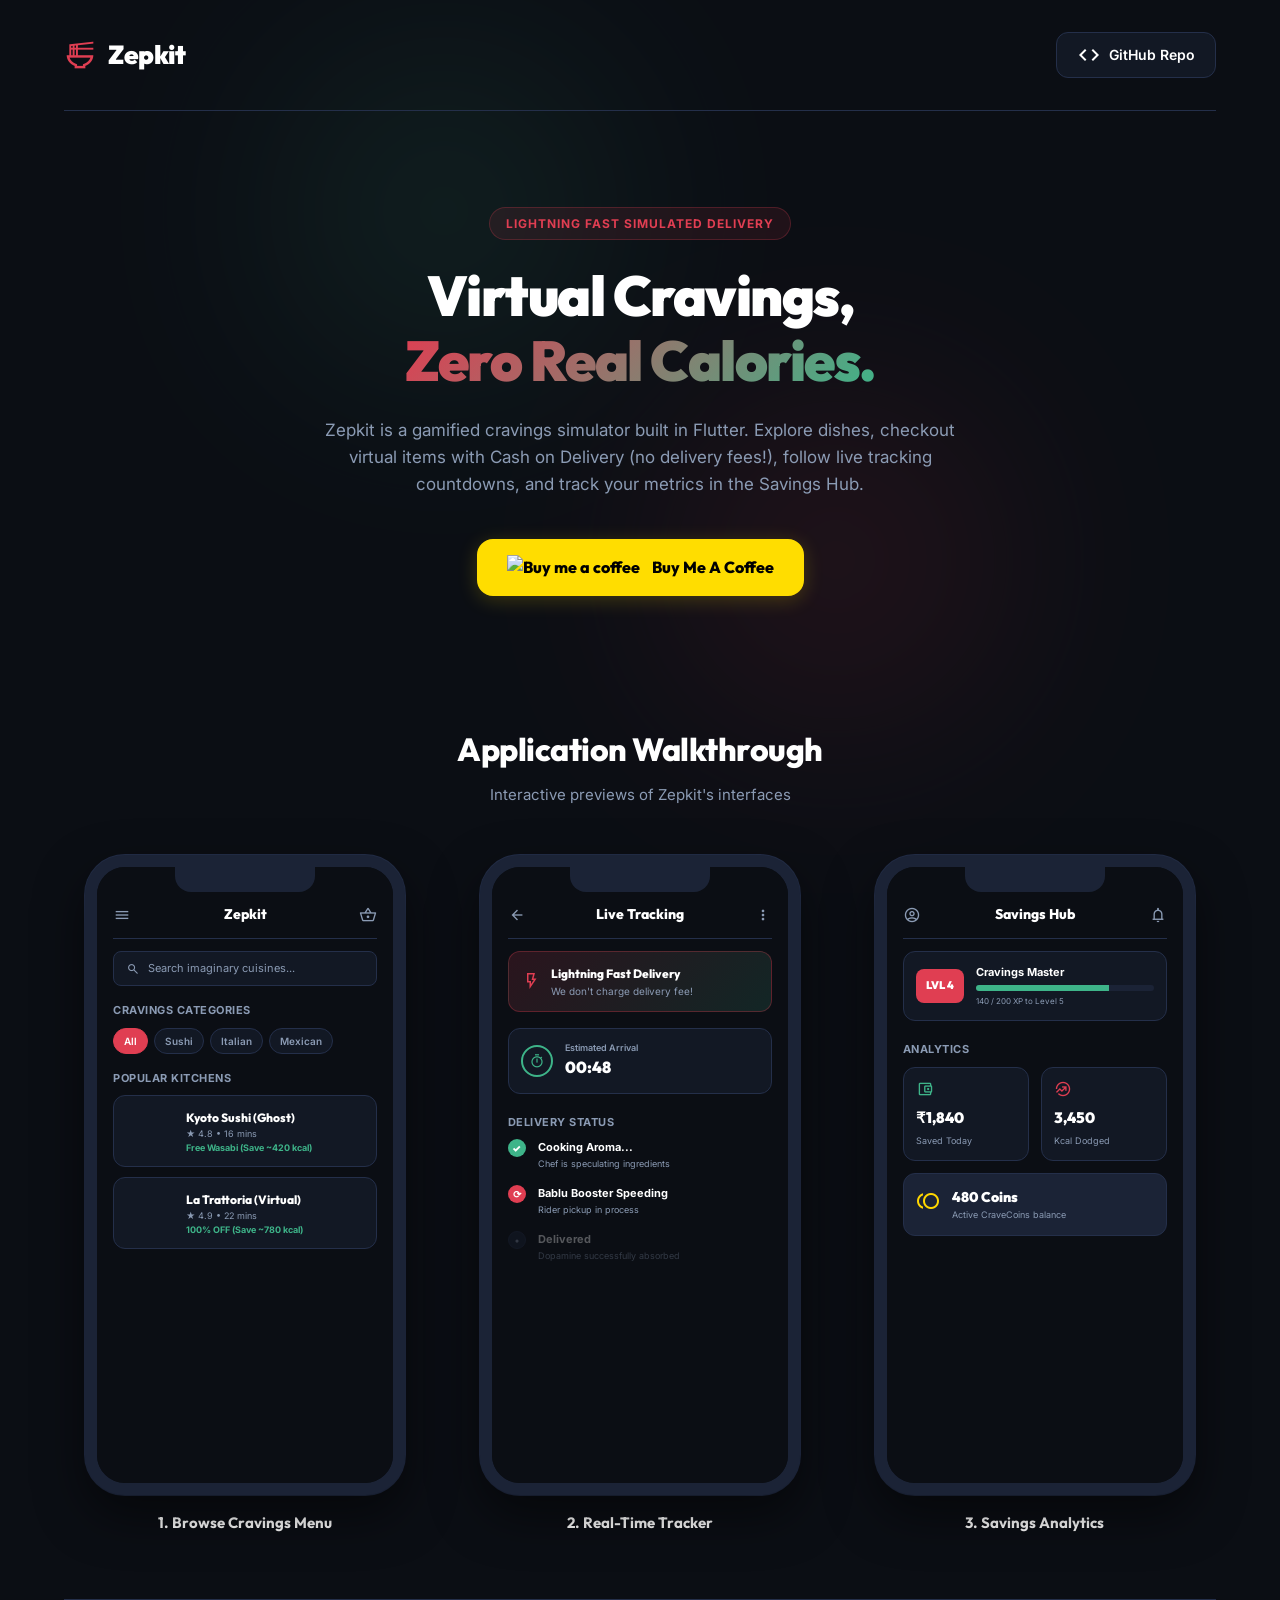
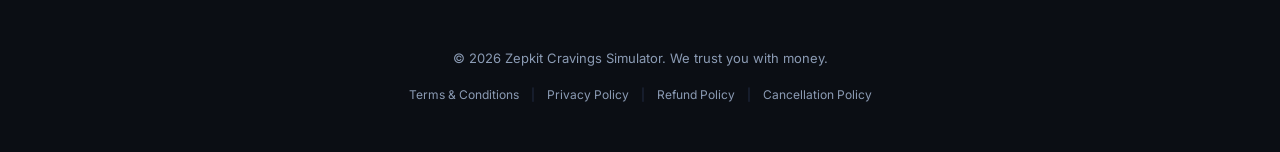
==== index.html @ e3338e07 "feat: align index.html mockups with actual international seed cuisines" ====
<!DOCTYPE html>
<html lang="en">

<head>
  <meta charset="UTF-8">
  <meta name="viewport" content="width=device-width, initial-scale=1.0">
  <title>Zepkit | Dopamine Delivery Simulator</title>
  <meta name="description"
    content="Satisfy your food delivery app browsing and checking out cravings with zero calories and zero real spending! Designed in Flutter.">
  <!-- Fonts & Icons -->
  <link rel="preconnect" href="https://fonts.googleapis.com">
  <link rel="preconnect" href="https://fonts.gstatic.com" crossorigin>
  <link
    href="https://fonts.googleapis.com/css2?family=Inter:wght@400;500;600;700&family=Outfit:wght@500;600;700;800;900&family=Material+Symbols+Outlined:opsz,wght,FILL,GRAD@24,400,0..1,0"
    rel="stylesheet">
  <link rel="stylesheet" href="styles.css">
</head>

<body class="dark-theme">

  <!-- Main Showcase Layout -->
  <div class="landing-container">

    <!-- Header Section -->
    <header class="landing-header">
      <div class="brand">
        <span class="material-symbols-outlined logo-icon">ramen_dining</span>
        <h1>Zepkit</h1>
      </div>
      <div class="header-links">
        <a href="https://github.com/mighty-uno/zepkit" target="_blank" class="github-btn">
          <span class="material-symbols-outlined">code</span>
          GitHub Repo
        </a>
      </div>
    </header>

    <!-- Hero Content -->
    <section class="hero-section">
      <div class="glow-sphere green-glow"></div>
      <div class="glow-sphere pink-glow"></div>

      <div class="hero-text-block">
        <span class="badge-promo">Lightning Fast Simulated Delivery</span>
        <h2 class="hero-title">Virtual Cravings,<br><span class="gradient-text">Zero Real Calories.</span></h2>
        <p class="hero-subtitle">
          Zepkit is a gamified cravings simulator built in Flutter. Explore dishes, checkout virtual items with Cash on
          Delivery (no delivery fees!), follow live tracking countdowns, and track your metrics in the Savings Hub.
        </p>

        <!-- Call-to-Action Bar -->
        <div class="cta-actions">
          <a href="https://rzp.io/rzp/fAcZtag" target="_blank" class="bmc-btn" id="bmc-razorpay-trigger">
            <img src="https://cdn.buymeacoffee.com/buttons/bmc-new-btn-logo.svg" alt="Buy me a coffee">
            <span>Buy Me A Coffee</span>
          </a>
        </div>
      </div>
    </section>

    <!-- Interactive Phone Viewport Mockups -->
    <section class="mockup-gallery-section">
      <div class="section-header">
        <h3>Application Walkthrough</h3>
        <p>Interactive previews of Zepkit's interfaces</p>
      </div>

      <div class="mockups-grid">

        <!-- Mockup 1: Browse View -->
        <div class="phone-frame-card">
          <div class="phone-frame">
            <div class="phone-notch"></div>
            <div class="phone-screen">
              <!-- Browse Mockup Content -->
              <div class="mock-app-header">
                <span class="material-symbols-outlined">menu</span>
                <span class="mock-app-title">Zepkit</span>
                <span class="material-symbols-outlined">shopping_basket</span>
              </div>
              <div class="mock-app-body">
                <div class="mock-search">
                  <span class="material-symbols-outlined">search</span>
                  <span>Search imaginary cuisines...</span>
                </div>
                <p class="mock-section-title">Cravings Categories</p>
                <div class="mock-categories">
                  <span class="mock-chip active">All</span>
                  <span class="mock-chip">Sushi</span>
                  <span class="mock-chip">Italian</span>
                  <span class="mock-chip">Mexican</span>
                </div>
                <p class="mock-section-title">Popular Kitchens</p>
                <div class="mock-restaurant-card">
                  <div class="mock-res-image"
                    style="background-image: url('https://images.unsplash.com/photo-1579871494447-9811cf80d66c?auto=format&fit=crop&w=150&q=80')">
                  </div>
                  <div class="mock-res-details">
                    <p class="mock-res-name">Kyoto Sushi (Ghost)</p>
                    <span class="mock-badge">★ 4.8 • 16 mins</span>
                    <span class="mock-badge-green">Free Wasabi (Save ~420 kcal)</span>
                  </div>
                </div>
                <div class="mock-restaurant-card">
                  <div class="mock-res-image"
                    style="background-image: url('https://images.unsplash.com/photo-1537047902294-62a40c20a6ae?auto=format&fit=crop&w=150&q=80')">
                  </div>
                  <div class="mock-res-details">
                    <p class="mock-res-name">La Trattoria (Virtual)</p>
                    <span class="mock-badge">★ 4.9 • 22 mins</span>
                    <span class="mock-badge-green">100% OFF (Save ~780 kcal)</span>
                  </div>
                </div>
              </div>
            </div>
          </div>
          <p class="frame-caption">1. Browse Cravings Menu</p>
        </div>

        <!-- Mockup 2: Live Tracking -->
        <div class="phone-frame-card">
          <div class="phone-frame">
            <div class="phone-notch"></div>
            <div class="phone-screen">
              <!-- Live Tracking Mockup -->
              <div class="mock-app-header">
                <span class="material-symbols-outlined">arrow_back</span>
                <span class="mock-app-title">Live Tracking</span>
                <span class="material-symbols-outlined">more_vert</span>
              </div>
              <div class="mock-app-body">
                <!-- Delivery Banner -->
                <div class="mock-delivery-banner">
                  <span class="material-symbols-outlined">flash_on</span>
                  <div class="banner-text">
                    <p class="banner-h">Lightning Fast Delivery</p>
                    <p class="banner-d">We don't charge delivery fee!</p>
                  </div>
                </div>

                <!-- Countdown Timer Card -->
                <div class="mock-timer-card">
                  <div class="timer-circle">
                    <span class="material-symbols-outlined">timer</span>
                  </div>
                  <div class="timer-details">
                    <p class="timer-lbl">Estimated Arrival</p>
                    <p class="timer-time">00:48</p>
                  </div>
                </div>

                <!-- Vertical progress mapping path -->
                <p class="mock-section-title">Delivery Status</p>
                <div class="mock-status-list">
                  <div class="mock-status-row active">
                    <span class="dot green">✓</span>
                    <div class="status-info">
                      <p class="status-h">Cooking Aroma...</p>
                      <p class="status-d">Chef is speculating ingredients</p>
                    </div>
                  </div>
                  <div class="mock-status-row active">
                    <span class="dot orange">⟳</span>
                    <div class="status-info">
                      <p class="status-h">Bablu Booster Speeding</p>
                      <p class="status-d">Rider pickup in process</p>
                    </div>
                  </div>
                  <div class="mock-status-row">
                    <span class="dot grey">•</span>
                    <div class="status-info">
                      <p class="status-h">Delivered</p>
                      <p class="status-d">Dopamine successfully absorbed</p>
                    </div>
                  </div>
                </div>
              </div>
            </div>
          </div>
          <p class="frame-caption">2. Real-Time Tracker</p>
        </div>

        <!-- Mockup 3: Dashboard Stats -->
        <div class="phone-frame-card">
          <div class="phone-frame">
            <div class="phone-notch"></div>
            <div class="phone-screen">
              <!-- Savings Dashboard -->
              <div class="mock-app-header">
                <span class="material-symbols-outlined">account_circle</span>
                <span class="mock-app-title">Savings Hub</span>
                <span class="material-symbols-outlined">notifications</span>
              </div>
              <div class="mock-app-body">
                <!-- Level Widget -->
                <div class="mock-level-card">
                  <div class="level-badge">LVL 4</div>
                  <div class="level-progress">
                    <p class="level-h">Cravings Master</p>
                    <div class="progress-bar">
                      <div class="bar-fill" style="width: 75%;"></div>
                    </div>
                    <p class="level-xp">140 / 200 XP to Level 5</p>
                  </div>
                </div>

                <p class="mock-section-title">Analytics</p>
                <div class="mock-stat-grid">
                  <div class="mock-stat-box">
                    <span class="material-symbols-outlined icon green">account_balance_wallet</span>
                    <p class="stat-v">₹1,840</p>
                    <p class="stat-l">Saved Today</p>
                  </div>
                  <div class="mock-stat-box">
                    <span class="material-symbols-outlined icon pink">whatshot</span>
                    <p class="stat-v">3,450</p>
                    <p class="stat-l">Kcal Dodged</p>
                  </div>
                </div>

                <div class="mock-stat-box-large">
                  <div class="coin-badge-left">
                    <span class="material-symbols-outlined coin">toll</span>
                  </div>
                  <div class="coin-details">
                    <p class="coin-v">480 Coins</p>
                    <p class="coin-l">Active CraveCoins balance</p>
                  </div>
                </div>
              </div>
            </div>
          </div>
          <p class="frame-caption">3. Savings Analytics</p>
        </div>

      </div>
    </section>

    <!-- Footer -->
    <footer class="landing-footer">
      <p>© 2026 Zepkit Cravings Simulator. We trust you with money.</p>
      <div class="footer-policy-links">
        <a href="terms.html">Terms & Conditions</a>
        <span class="divider">|</span>
        <a href="privacy.html">Privacy Policy</a>
        <span class="divider">|</span>
        <a href="refund.html">Refund Policy</a>
        <span class="divider">|</span>
        <a href="cancellation.html">Cancellation Policy</a>
      </div>
    </footer>

  </div>

</body>

</html>
---- styles.css ----
/* ==========================================================================
   ZEPKIT LANDING PAGE STYLESHEET
   Curated design aesthetics matching Zepkit application visual guidelines.
   ========================================================================== */

:root {
  --primary-accent: #E03E52; /* Pink/Red branding */
  --success-green: #3EB489;  /* Mint success green */
  --dark-bg: #0B0E14;        /* Deep void background */
  --dark-surface: #121824;   /* Surface containers */
  --dark-surface-elevated: #1B2336; /* Hover frames */
  --dark-border: #242F4A;    /* Outlines */
  --text-primary: #FFFFFF;   /* Clear text */
  --text-secondary: #8B9BB4; /* Label colors */
  --border-radius: 20px;     /* Medium curvature */
}

* {
  box-sizing: border-box;
  margin: 0;
  padding: 0;
}

body.dark-theme {
  background-color: var(--dark-bg);
  color: var(--text-primary);
  font-family: 'Inter', sans-serif;
  line-height: 1.6;
  overflow-x: hidden;
}

/* Landing Container */
.landing-container {
  max-width: 1200px;
  margin: 0 auto;
  padding: 0 24px;
}

/* Header Section */
.landing-header {
  display: flex;
  justify-content: space-between;
  align-items: center;
  padding: 32px 0;
  border-bottom: 1px solid var(--dark-border);
}

.landing-header .brand {
  display: flex;
  align-items: center;
  gap: 12px;
}

.landing-header .brand h1 {
  font-family: 'Outfit', sans-serif;
  font-size: 26px;
  font-weight: 900;
  letter-spacing: -0.5px;
}

.landing-header .logo-icon {
  font-size: 32px;
  color: var(--primary-accent);
}

.landing-header .github-btn {
  display: inline-flex;
  align-items: center;
  gap: 8px;
  padding: 10px 20px;
  border-radius: 12px;
  background-color: var(--dark-surface);
  border: 1px solid var(--dark-border);
  color: var(--text-primary);
  text-decoration: none;
  font-weight: 600;
  font-size: 14px;
  transition: all 0.2s ease-in-out;
}

.landing-header .github-btn:hover {
  background-color: var(--dark-surface-elevated);
  border-color: var(--text-secondary);
}

/* Hero Section */
.hero-section {
  position: relative;
  text-align: center;
  padding: 96px 0 64px 0;
  display: flex;
  justify-content: center;
}

.glow-sphere {
  position: absolute;
  width: 300px;
  height: 300px;
  border-radius: 50%;
  filter: blur(120px);
  z-index: -1;
  opacity: 0.15;
}

.green-glow {
  background-color: var(--success-green);
  top: -50px;
  left: 20%;
}

.pink-glow {
  background-color: var(--primary-accent);
  bottom: -50px;
  right: 20%;
}

.hero-text-block {
  max-width: 760px;
}

.badge-promo {
  display: inline-block;
  padding: 6px 16px;
  background-color: rgba(224, 62, 82, 0.1);
  border: 1px solid rgba(224, 62, 82, 0.25);
  border-radius: 30px;
  font-size: 12px;
  font-weight: 700;
  color: var(--primary-accent);
  text-transform: uppercase;
  letter-spacing: 1px;
  margin-bottom: 24px;
}

.hero-title {
  font-family: 'Outfit', sans-serif;
  font-size: 56px;
  font-weight: 900;
  line-height: 1.15;
  letter-spacing: -1.5px;
  margin-bottom: 24px;
}

.gradient-text {
  background: linear-gradient(135deg, var(--primary-accent), var(--success-green));
  -webkit-background-clip: text;
  -webkit-text-fill-color: transparent;
}

.hero-subtitle {
  font-size: 17px;
  color: var(--text-secondary);
  margin-bottom: 40px;
  max-width: 640px;
  margin-left: auto;
  margin-right: auto;
}

/* Buy Me A Coffee Button Custom Style */
.cta-actions {
  display: flex;
  justify-content: center;
}

.bmc-btn {
  display: inline-flex;
  align-items: center;
  gap: 12px;
  padding: 14px 28px;
  border-radius: 16px;
  background-color: #FFDD00; /* Coffee brand gold */
  border: 2px solid #FFDD00;
  color: #000000;
  text-decoration: none;
  font-family: 'Outfit', sans-serif;
  font-weight: 800;
  font-size: 16px;
  box-shadow: 0 4px 20px rgba(255, 221, 0, 0.2);
  transition: all 0.2s cubic-bezier(0.4, 0, 0.2, 1);
  cursor: pointer;
  outline: none;
}

.bmc-btn:hover {
  transform: translateY(-2px);
  box-shadow: 0 6px 24px rgba(255, 221, 0, 0.35);
}

.bmc-btn img {
  height: 24px;
}

/* Mockup Gallery */
.mockup-gallery-section {
  padding: 64px 0;
}

.section-header {
  text-align: center;
  margin-bottom: 48px;
}

.section-header h3 {
  font-family: 'Outfit', sans-serif;
  font-size: 32px;
  font-weight: 800;
  letter-spacing: -0.5px;
  margin-bottom: 8px;
}

.section-header p {
  color: var(--text-secondary);
  font-size: 15px;
}

.mockups-grid {
  display: grid;
  grid-template-columns: repeat(3, 1fr);
  gap: 32px;
}

.phone-frame-card {
  display: flex;
  flex-direction: column;
  align-items: center;
}

.phone-frame {
  width: 320px;
  height: 640px;
  border-radius: 40px;
  border: 12px solid var(--dark-surface-elevated);
  background-color: var(--dark-bg);
  box-shadow: 0 20px 48px rgba(0, 0, 0, 0.5), 0 0 0 1px var(--dark-border);
  position: relative;
  overflow: hidden;
  margin-bottom: 16px;
}

.phone-notch {
  position: absolute;
  top: 0;
  left: 50%;
  transform: translateX(-50%);
  width: 140px;
  height: 25px;
  background-color: var(--dark-surface-elevated);
  border-bottom-left-radius: 16px;
  border-bottom-right-radius: 16px;
  z-index: 10;
}

.phone-screen {
  width: 100%;
  height: 100%;
  padding: 36px 16px 16px 16px;
  display: flex;
  flex-direction: column;
  background-color: var(--dark-bg);
}

.frame-caption {
  font-family: 'Outfit', sans-serif;
  font-size: 15px;
  font-weight: 700;
  color: var(--text-primary);
}

/* Simulated App Mock Contents */
.mock-app-header {
  display: flex;
  justify-content: space-between;
  align-items: center;
  padding-bottom: 12px;
  border-bottom: 1px solid var(--dark-border);
  margin-bottom: 12px;
}

.mock-app-header .material-symbols-outlined {
  font-size: 18px;
  color: var(--text-secondary);
}

.mock-app-title {
  font-family: 'Outfit', sans-serif;
  font-size: 14px;
  font-weight: 800;
  color: var(--text-primary);
}

.mock-app-body {
  flex: 1;
  display: flex;
  flex-direction: column;
}

.mock-search {
  display: flex;
  align-items: center;
  gap: 8px;
  padding: 8px 12px;
  background-color: var(--dark-surface);
  border: 1px solid var(--dark-border);
  border-radius: 8px;
  font-size: 11px;
  color: var(--text-secondary);
  margin-bottom: 16px;
}

.mock-search .material-symbols-outlined {
  font-size: 14px;
}

.mock-section-title {
  font-size: 11px;
  font-weight: 700;
  color: var(--text-secondary);
  margin-bottom: 8px;
  text-transform: uppercase;
  letter-spacing: 0.5px;
}

.mock-categories {
  display: flex;
  gap: 6px;
  margin-bottom: 16px;
}

.mock-chip {
  padding: 4px 10px;
  background-color: var(--dark-surface);
  border: 1px solid var(--dark-border);
  border-radius: 20px;
  font-size: 10px;
  font-weight: 600;
  color: var(--text-secondary);
}

.mock-chip.active {
  background-color: var(--primary-accent);
  border-color: var(--primary-accent);
  color: #FFFFFF;
}

.mock-restaurant-card {
  display: flex;
  gap: 12px;
  background-color: var(--dark-surface);
  border: 1px solid var(--dark-border);
  border-radius: 12px;
  padding: 10px;
  margin-bottom: 10px;
}

.mock-res-image {
  width: 50px;
  height: 50px;
  border-radius: 8px;
  background-size: cover;
  background-position: center;
}

.mock-res-details {
  display: flex;
  flex-direction: column;
  justify-content: center;
}

.mock-res-name {
  font-family: 'Outfit', sans-serif;
  font-size: 12px;
  font-weight: 800;
  color: #FFFFFF;
}

.mock-badge {
  font-size: 9px;
  color: var(--text-secondary);
}

.mock-badge-green {
  font-size: 9px;
  font-weight: 700;
  color: var(--success-green);
}

/* Tracker Mock Styles */
.mock-delivery-banner {
  background: linear-gradient(135deg, rgba(224, 62, 82, 0.15), rgba(62, 180, 137, 0.15));
  border: 1px solid rgba(224, 62, 82, 0.3);
  padding: 12px;
  border-radius: 12px;
  display: flex;
  gap: 10px;
  align-items: center;
  margin-bottom: 16px;
}

.mock-delivery-banner .material-symbols-outlined {
  color: var(--primary-accent);
  font-size: 20px;
}

.banner-h {
  font-family: 'Outfit', sans-serif;
  font-size: 12px;
  font-weight: 800;
}

.banner-d {
  font-size: 10px;
  color: var(--text-secondary);
}

.mock-timer-card {
  display: flex;
  align-items: center;
  gap: 12px;
  background-color: var(--dark-surface);
  border: 1px solid var(--dark-border);
  padding: 12px;
  border-radius: 12px;
  margin-bottom: 20px;
}

.timer-circle {
  width: 32px;
  height: 32px;
  border-radius: 50%;
  border: 2px solid var(--success-green);
  display: flex;
  justify-content: center;
  align-items: center;
}

.timer-circle .material-symbols-outlined {
  font-size: 16px;
  color: var(--success-green);
}

.timer-lbl {
  font-size: 9px;
  color: var(--text-secondary);
  font-weight: 600;
}

.timer-time {
  font-family: 'Outfit', sans-serif;
  font-size: 16px;
  font-weight: 900;
}

.mock-status-list {
  display: flex;
  flex-direction: column;
  gap: 14px;
}

.mock-status-row {
  display: flex;
  gap: 12px;
  align-items: flex-start;
  opacity: 0.3;
}

.mock-status-row.active {
  opacity: 1.0;
}

.mock-status-row .dot {
  width: 18px;
  height: 18px;
  border-radius: 50%;
  display: flex;
  justify-content: center;
  align-items: center;
  font-size: 10px;
  font-weight: 900;
}

.mock-status-row .dot.green {
  background-color: var(--success-green);
  color: #FFFFFF;
}

.mock-status-row .dot.orange {
  background-color: var(--primary-accent);
  color: #FFFFFF;
}

.mock-status-row .dot.grey {
  background-color: var(--dark-surface-elevated);
  border: 1px solid var(--dark-border);
  color: var(--text-secondary);
}

.status-h {
  font-size: 11px;
  font-weight: 700;
}

.status-d {
  font-size: 9px;
  color: var(--text-secondary);
}

/* Dashboard Mock Styles */
.mock-level-card {
  background-color: var(--dark-surface);
  border: 1px solid var(--dark-border);
  padding: 12px;
  border-radius: 12px;
  display: flex;
  gap: 12px;
  align-items: center;
  margin-bottom: 20px;
}

.level-badge {
  background-color: var(--primary-accent);
  padding: 8px 10px;
  border-radius: 8px;
  font-family: 'Outfit', sans-serif;
  font-size: 11px;
  font-weight: 900;
}

.level-progress {
  flex: 1;
}

.level-h {
  font-size: 11px;
  font-weight: 700;
}

.progress-bar {
  height: 6px;
  background-color: var(--dark-surface-elevated);
  border-radius: 3px;
  margin: 4px 0;
  overflow: hidden;
}

.bar-fill {
  height: 100%;
  background-color: var(--success-green);
}

.level-xp {
  font-size: 8px;
  color: var(--text-secondary);
}

.mock-stat-grid {
  display: grid;
  grid-template-columns: 1fr 1fr;
  gap: 12px;
  margin-bottom: 12px;
}

.mock-stat-box {
  background-color: var(--dark-surface);
  border: 1px solid var(--dark-border);
  border-radius: 12px;
  padding: 12px;
  display: flex;
  flex-direction: column;
  gap: 4px;
}

.mock-stat-box .icon {
  font-size: 18px;
  margin-bottom: 4px;
}

.mock-stat-box .icon.green { color: var(--success-green); }
.mock-stat-box .icon.pink { color: var(--primary-accent); }

.stat-v {
  font-family: 'Outfit', sans-serif;
  font-size: 15px;
  font-weight: 900;
}

.stat-l {
  font-size: 9px;
  color: var(--text-secondary);
}

.mock-stat-box-large {
  background-color: var(--dark-surface-elevated);
  border: 1px solid var(--dark-border);
  border-radius: 12px;
  padding: 12px;
  display: flex;
  gap: 12px;
  align-items: center;
}

.coin-badge-left .coin {
  font-size: 24px;
  color: #FFD700; /* Gold coin */
}

.coin-v {
  font-family: 'Outfit', sans-serif;
  font-size: 14px;
  font-weight: 900;
}

.coin-l {
  font-size: 9px;
  color: var(--text-secondary);
}

/* Guide Section */
.guide-section {
  padding: 48px 0;
}

.guide-box {
  background-color: var(--dark-surface);
  border: 1px solid var(--dark-border);
  border-radius: var(--border-radius);
  padding: 32px;
  box-shadow: 0 12px 30px rgba(0,0,0,0.2);
}

.guide-box h4 {
  font-family: 'Outfit', sans-serif;
  font-size: 18px;
  font-weight: 800;
  margin-bottom: 20px;
  display: flex;
  align-items: center;
  gap: 10px;
}

.guide-box h4 .icon {
  color: var(--success-green);
}

.guide-box ol {
  padding-left: 20px;
  display: flex;
  flex-direction: column;
  gap: 14px;
}

.guide-box li {
  font-size: 14px;
  color: var(--text-secondary);
}

.guide-box li strong {
  color: var(--text-primary);
}

.guide-box li code {
  background-color: var(--dark-surface-elevated);
  padding: 2px 6px;
  border-radius: 4px;
  font-family: monospace;
  color: var(--primary-accent);
}

.guide-box li a {
  color: var(--success-green);
  font-weight: 600;
  text-decoration: underline;
}

/* Footer Section */
.landing-footer {
  text-align: center;
  padding: 48px 0;
  border-top: 1px solid var(--dark-border);
  color: var(--text-secondary);
  font-size: 13px;
}

/* Footer policy link aesthetics */
.footer-policy-links {
  display: flex;
  justify-content: center;
  align-items: center;
  gap: 12px;
  margin-top: 16px;
  flex-wrap: wrap;
}

.footer-policy-links a {
  color: var(--text-secondary);
  font-size: 12px;
  text-decoration: none;
  transition: color 0.2s ease-in-out;
}

.footer-policy-links a:hover {
  color: var(--text-primary);
  text-decoration: underline;
}

.footer-policy-links .divider {
  color: var(--dark-border);
  font-size: 12px;
}

/* Policy Pages Layout */
.policy-container {
  max-width: 800px;
  margin: 0 auto;
  padding: 0 24px;
}

.policy-header {
  display: flex;
  justify-content: space-between;
  align-items: center;
  padding: 32px 0;
  border-bottom: 1px solid var(--dark-border);
}

.policy-header .brand {
  display: flex;
  align-items: center;
  gap: 8px;
}

.policy-header .brand h1 {
  font-family: 'Outfit', sans-serif;
  font-size: 20px;
  font-weight: 800;
}

.policy-header .logo-icon {
  font-size: 24px;
  color: var(--primary-accent);
}

.back-link {
  display: inline-flex;
  align-items: center;
  gap: 6px;
  color: var(--text-secondary);
  text-decoration: none;
  font-size: 14px;
  font-weight: 600;
  transition: color 0.2s ease-in-out;
}

.back-link:hover {
  color: var(--text-primary);
}

.back-link .material-symbols-outlined {
  font-size: 18px;
}

.policy-content {
  padding: 48px 0;
}

.policy-content h2 {
  font-family: 'Outfit', sans-serif;
  font-size: 36px;
  font-weight: 900;
  margin-bottom: 8px;
}

.last-updated {
  color: var(--text-secondary);
  font-size: 13px;
  margin-bottom: 32px;
}

.policy-section {
  margin-bottom: 32px;
}

.policy-section h3 {
  font-family: 'Outfit', sans-serif;
  font-size: 18px;
  font-weight: 700;
  color: var(--text-primary);
  margin-bottom: 12px;
}

.policy-section p {
  color: var(--text-secondary);
  font-size: 14px;
  margin-bottom: 12px;
  line-height: 1.6;
}

.policy-section strong {
  color: var(--text-primary);
}

/* Responsive Viewports */
@media (max-width: 1024px) {
  .mockups-grid {
    grid-template-columns: repeat(2, 1fr);
    gap: 24px;
  }
  .phone-frame-card:last-child {
    grid-column: span 2;
  }
}

@media (max-width: 768px) {
  .hero-title {
    font-size: 40px;
  }
  .mockups-grid {
    grid-template-columns: 1fr;
    gap: 32px;
  }
  .phone-frame-card:last-child {
    grid-column: span 1;
  }
  .landing-header {
    flex-direction: column;
    gap: 16px;
    padding: 24px 0;
  }
}
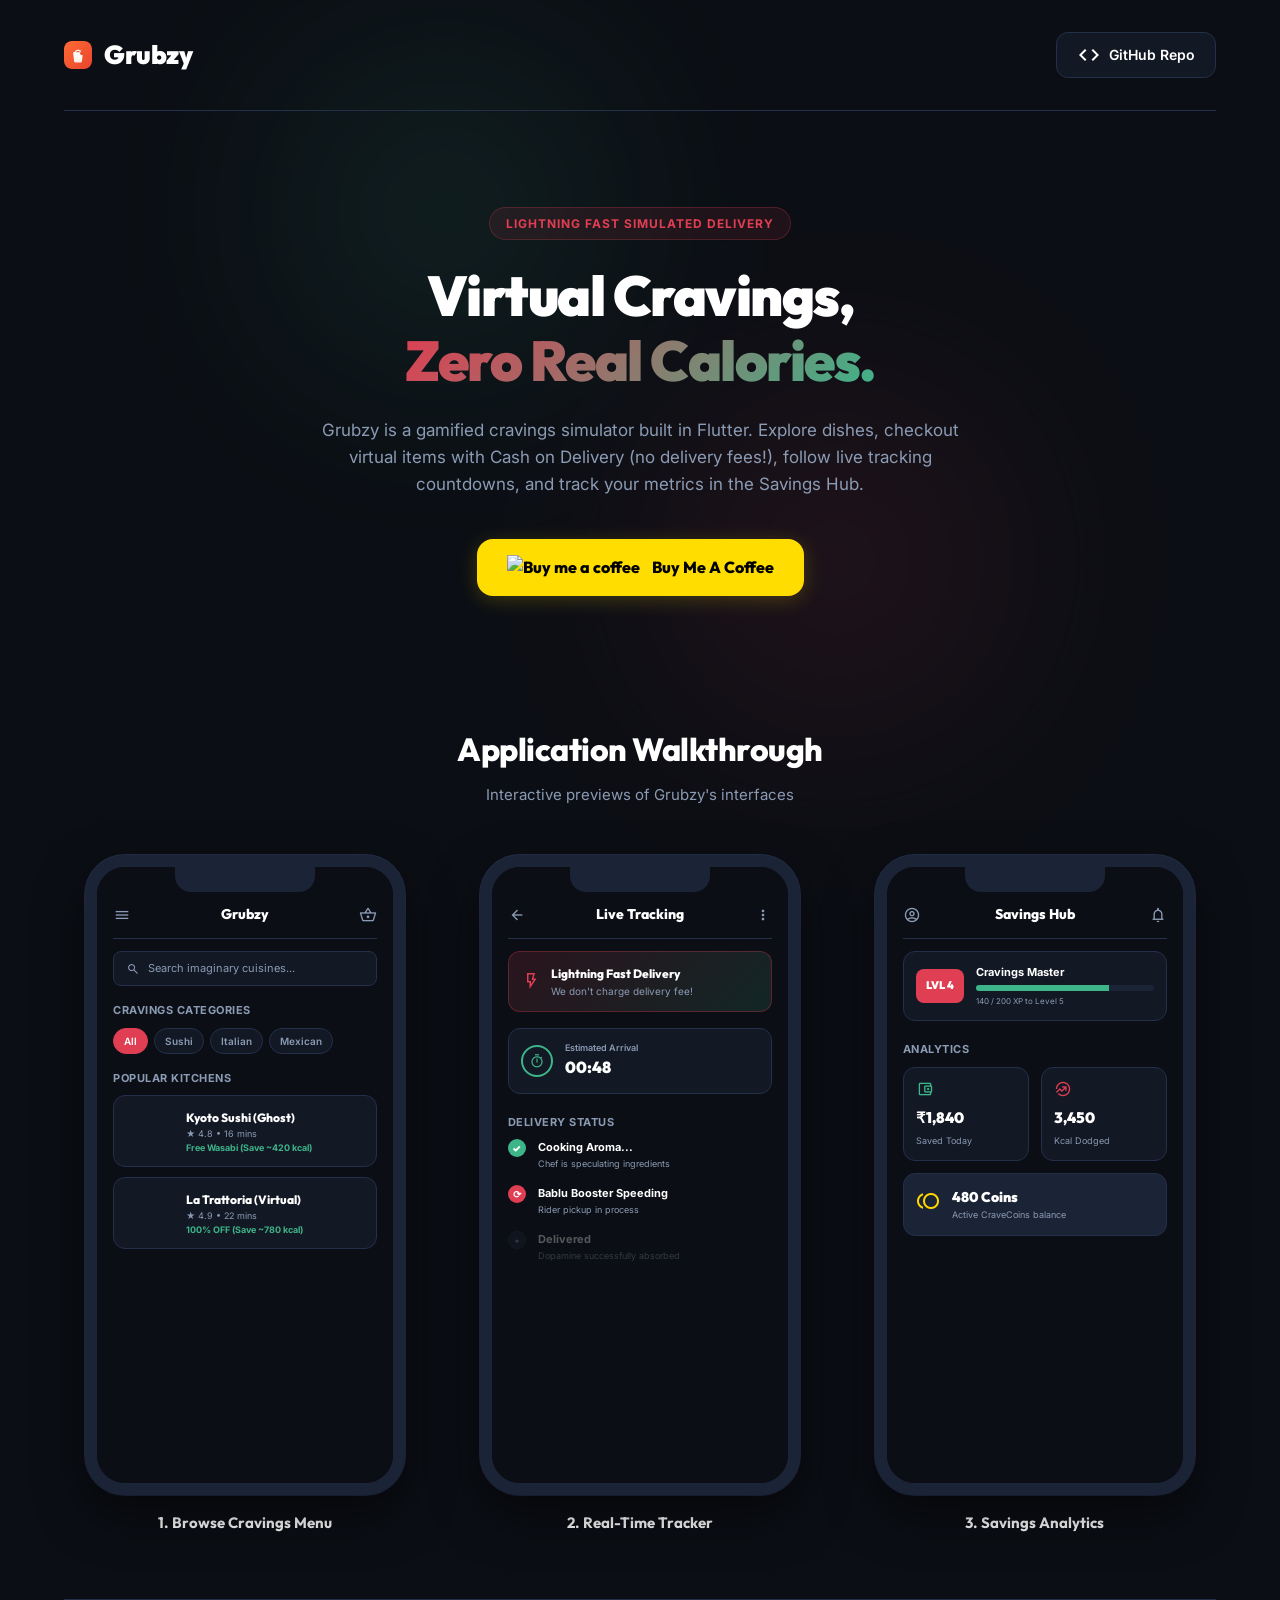
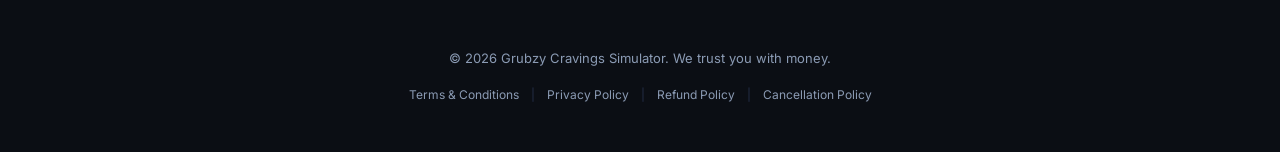
==== commit 1d0b6e37: "feat: rename application and site to Grubzy and integrate SVG logos" ====
--- a/index.html
+++ b/index.html
@@ -4,7 +4,7 @@
 <head>
   <meta charset="UTF-8">
   <meta name="viewport" content="width=device-width, initial-scale=1.0">
-  <title>Zepkit | Dopamine Delivery Simulator</title>
+  <title>Grubzy | Dopamine Delivery Simulator</title>
   <meta name="description"
     content="Satisfy your food delivery app browsing and checking out cravings with zero calories and zero real spending! Designed in Flutter.">
   <!-- Fonts & Icons -->
@@ -24,8 +24,8 @@
     <!-- Header Section -->
     <header class="landing-header">
       <div class="brand">
-        <span class="material-symbols-outlined logo-icon">ramen_dining</span>
-        <h1>Zepkit</h1>
+        <img src="assets/grubzy_app_icon.svg" alt="Grubzy Logo" class="logo-icon-svg" style="width: 28px; height: 28px; border-radius: 8px;">
+        <h1>Grubzy</h1>
       </div>
       <div class="header-links">
         <a href="https://github.com/mighty-uno/zepkit" target="_blank" class="github-btn">
@@ -44,7 +44,7 @@
         <span class="badge-promo">Lightning Fast Simulated Delivery</span>
         <h2 class="hero-title">Virtual Cravings,<br><span class="gradient-text">Zero Real Calories.</span></h2>
         <p class="hero-subtitle">
-          Zepkit is a gamified cravings simulator built in Flutter. Explore dishes, checkout virtual items with Cash on
+          Grubzy is a gamified cravings simulator built in Flutter. Explore dishes, checkout virtual items with Cash on
           Delivery (no delivery fees!), follow live tracking countdowns, and track your metrics in the Savings Hub.
         </p>
 
@@ -62,7 +62,7 @@
     <section class="mockup-gallery-section">
       <div class="section-header">
         <h3>Application Walkthrough</h3>
-        <p>Interactive previews of Zepkit's interfaces</p>
+        <p>Interactive previews of Grubzy's interfaces</p>
       </div>
 
       <div class="mockups-grid">
@@ -75,7 +75,7 @@
               <!-- Browse Mockup Content -->
               <div class="mock-app-header">
                 <span class="material-symbols-outlined">menu</span>
-                <span class="mock-app-title">Zepkit</span>
+                <span class="mock-app-title">Grubzy</span>
                 <span class="material-symbols-outlined">shopping_basket</span>
               </div>
               <div class="mock-app-body">
@@ -238,7 +238,7 @@
 
     <!-- Footer -->
     <footer class="landing-footer">
-      <p>© 2026 Zepkit Cravings Simulator. We trust you with money.</p>
+      <p>© 2026 Grubzy Cravings Simulator. We trust you with money.</p>
       <div class="footer-policy-links">
         <a href="terms.html">Terms & Conditions</a>
         <span class="divider">|</span>
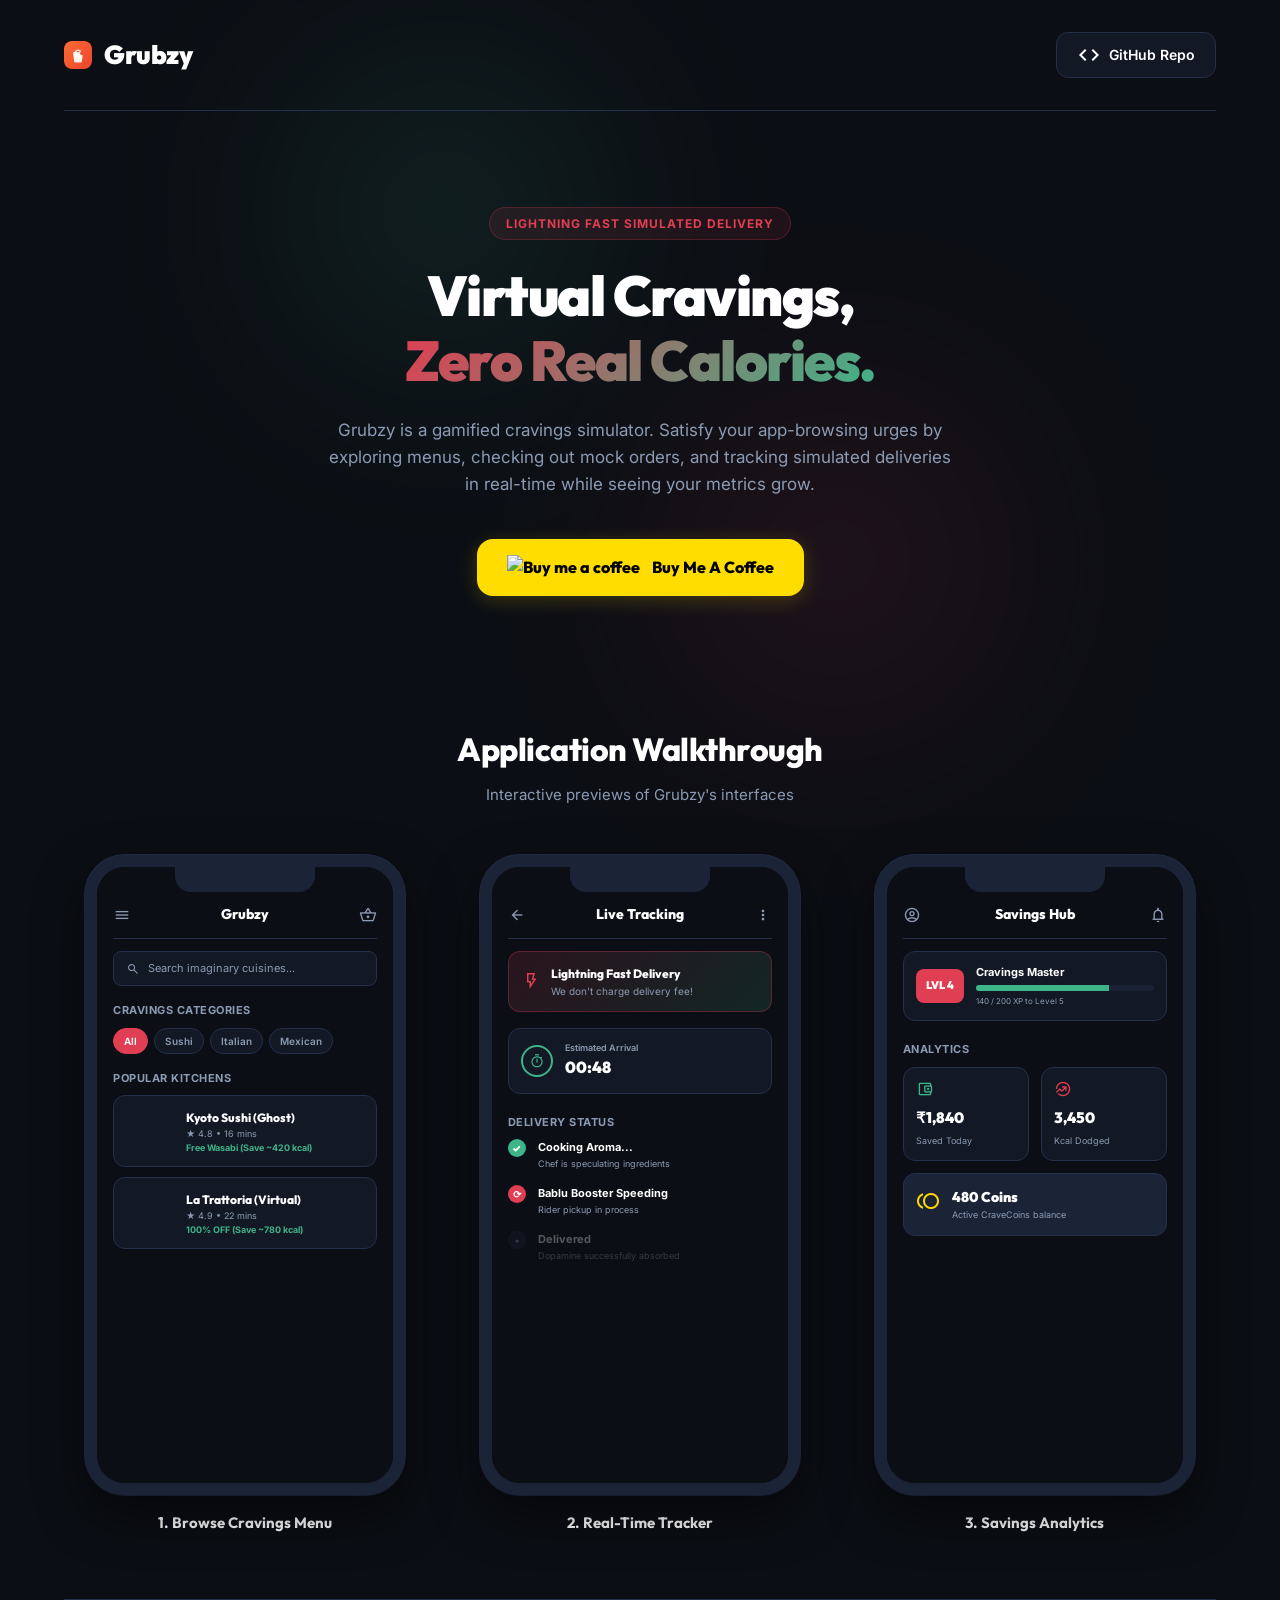
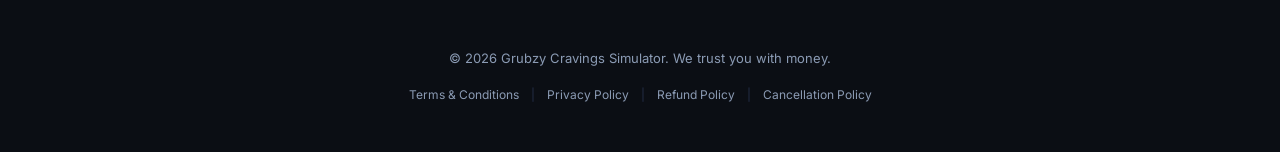
==== commit 7a626e02: "docs: remove Flutter mention and update app description in index.html" ====
--- a/index.html
+++ b/index.html
@@ -7,6 +7,40 @@
   <title>Grubzy | Dopamine Delivery Simulator</title>
   <meta name="description"
     content="Satisfy your food delivery app browsing and checking out cravings with zero calories and zero real spending! Designed in Flutter.">
+  <link rel="canonical" href="https://grubzy.vercel.app/">
+
+  <!-- Open Graph / Facebook -->
+  <meta property="og:type" content="website">
+  <meta property="og:url" content="https://grubzy.vercel.app/">
+  <meta property="og:title" content="Grubzy | Dopamine Delivery Simulator">
+  <meta property="og:description" content="Satisfy your food delivery app scrolling and checking out cravings with zero calories and zero real spending!">
+  <meta property="og:image" content="https://raw.githubusercontent.com/mighty-uno/grubzy/main/assets/grubzy_app_icon.png">
+
+  <!-- Twitter -->
+  <meta property="twitter:card" content="summary_large_image">
+  <meta property="twitter:url" content="https://grubzy.vercel.app/">
+  <meta property="twitter:title" content="Grubzy | Dopamine Delivery Simulator">
+  <meta property="twitter:description" content="Satisfy your food delivery app scrolling and checking out cravings with zero calories and zero real spending!">
+  <meta property="twitter:image" content="https://raw.githubusercontent.com/mighty-uno/grubzy/main/assets/grubzy_app_icon.png">
+
+  <!-- Structured Data (JSON-LD) -->
+  <script type="application/ld+json">
+  {
+    "@context": "https://schema.org",
+    "@type": "SoftwareApplication",
+    "name": "Grubzy",
+    "operatingSystem": "Android, iOS",
+    "applicationCategory": "SimulationApplication",
+    "description": "Satisfy food delivery app scrolling and checking out cravings with zero calories and zero real spending.",
+    "screenshot": "https://raw.githubusercontent.com/mighty-uno/grubzy/main/assets/grubzy_app_icon.png",
+    "offers": {
+      "@type": "Offer",
+      "price": "0",
+      "priceCurrency": "INR"
+    }
+  }
+  </script>
+
   <!-- Fonts & Icons -->
   <link rel="preconnect" href="https://fonts.googleapis.com">
   <link rel="preconnect" href="https://fonts.gstatic.com" crossorigin>
@@ -44,13 +78,12 @@
         <span class="badge-promo">Lightning Fast Simulated Delivery</span>
         <h2 class="hero-title">Virtual Cravings,<br><span class="gradient-text">Zero Real Calories.</span></h2>
         <p class="hero-subtitle">
-          Grubzy is a gamified cravings simulator built in Flutter. Explore dishes, checkout virtual items with Cash on
-          Delivery (no delivery fees!), follow live tracking countdowns, and track your metrics in the Savings Hub.
+          Grubzy is a gamified cravings simulator. Satisfy your app-browsing urges by exploring menus, checking out mock orders, and tracking simulated deliveries in real-time while seeing your metrics grow.
         </p>
 
         <!-- Call-to-Action Bar -->
         <div class="cta-actions">
-          <a href="https://rzp.io/rzp/fAcZtag" target="_blank" class="bmc-btn" id="bmc-razorpay-trigger">
+          <a href="https://razorpay.me/@grubzy" target="_blank" class="bmc-btn" id="bmc-razorpay-trigger">
             <img src="https://cdn.buymeacoffee.com/buttons/bmc-new-btn-logo.svg" alt="Buy me a coffee">
             <span>Buy Me A Coffee</span>
           </a>
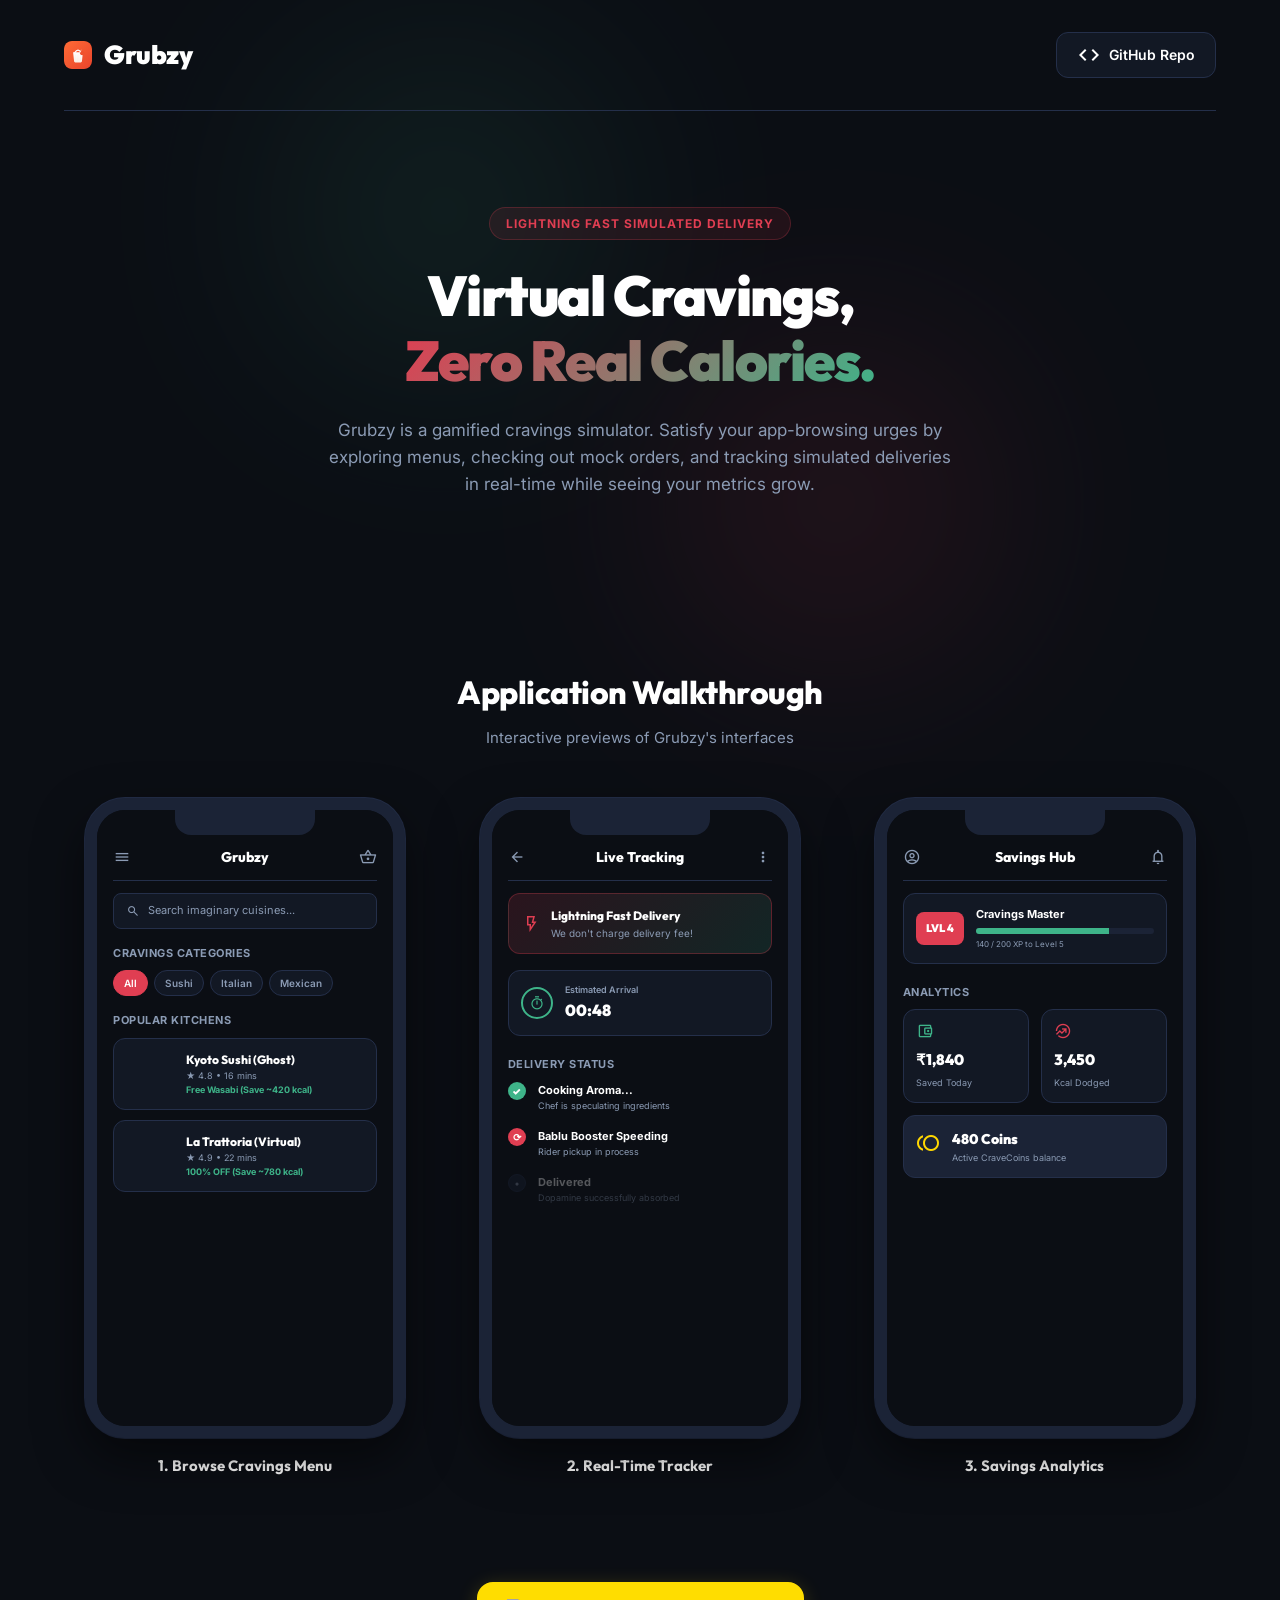
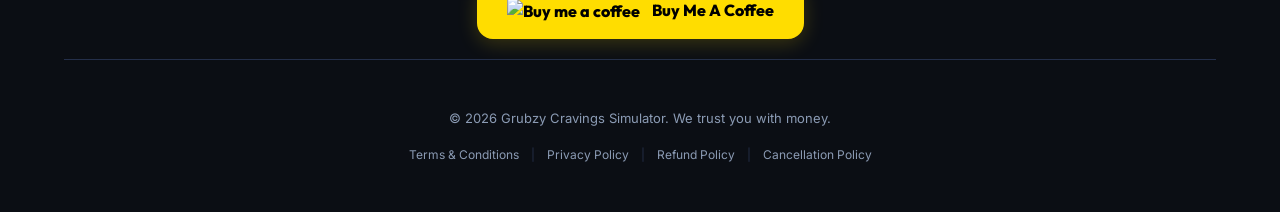
==== commit 76cdeb8e: "docs: move Buy Me a Coffee button to the bottom of index.html" ====
--- a/index.html
+++ b/index.html
@@ -80,14 +80,6 @@
         <p class="hero-subtitle">
           Grubzy is a gamified cravings simulator. Satisfy your app-browsing urges by exploring menus, checking out mock orders, and tracking simulated deliveries in real-time while seeing your metrics grow.
         </p>
-
-        <!-- Call-to-Action Bar -->
-        <div class="cta-actions">
-          <a href="https://razorpay.me/@grubzy" target="_blank" class="bmc-btn" id="bmc-razorpay-trigger">
-            <img src="https://cdn.buymeacoffee.com/buttons/bmc-new-btn-logo.svg" alt="Buy me a coffee">
-            <span>Buy Me A Coffee</span>
-          </a>
-        </div>
       </div>
     </section>
 
@@ -268,6 +260,14 @@
 
       </div>
     </section>
+
+    <!-- Call-to-Action Bottom Bar -->
+    <div class="cta-actions" style="margin: 40px auto 20px auto; display: flex; justify-content: center;">
+      <a href="https://razorpay.me/@grubzy" target="_blank" class="bmc-btn" id="bmc-razorpay-trigger">
+        <img src="https://cdn.buymeacoffee.com/buttons/bmc-new-btn-logo.svg" alt="Buy me a coffee">
+        <span>Buy Me A Coffee</span>
+      </a>
+    </div>
 
     <!-- Footer -->
     <footer class="landing-footer">
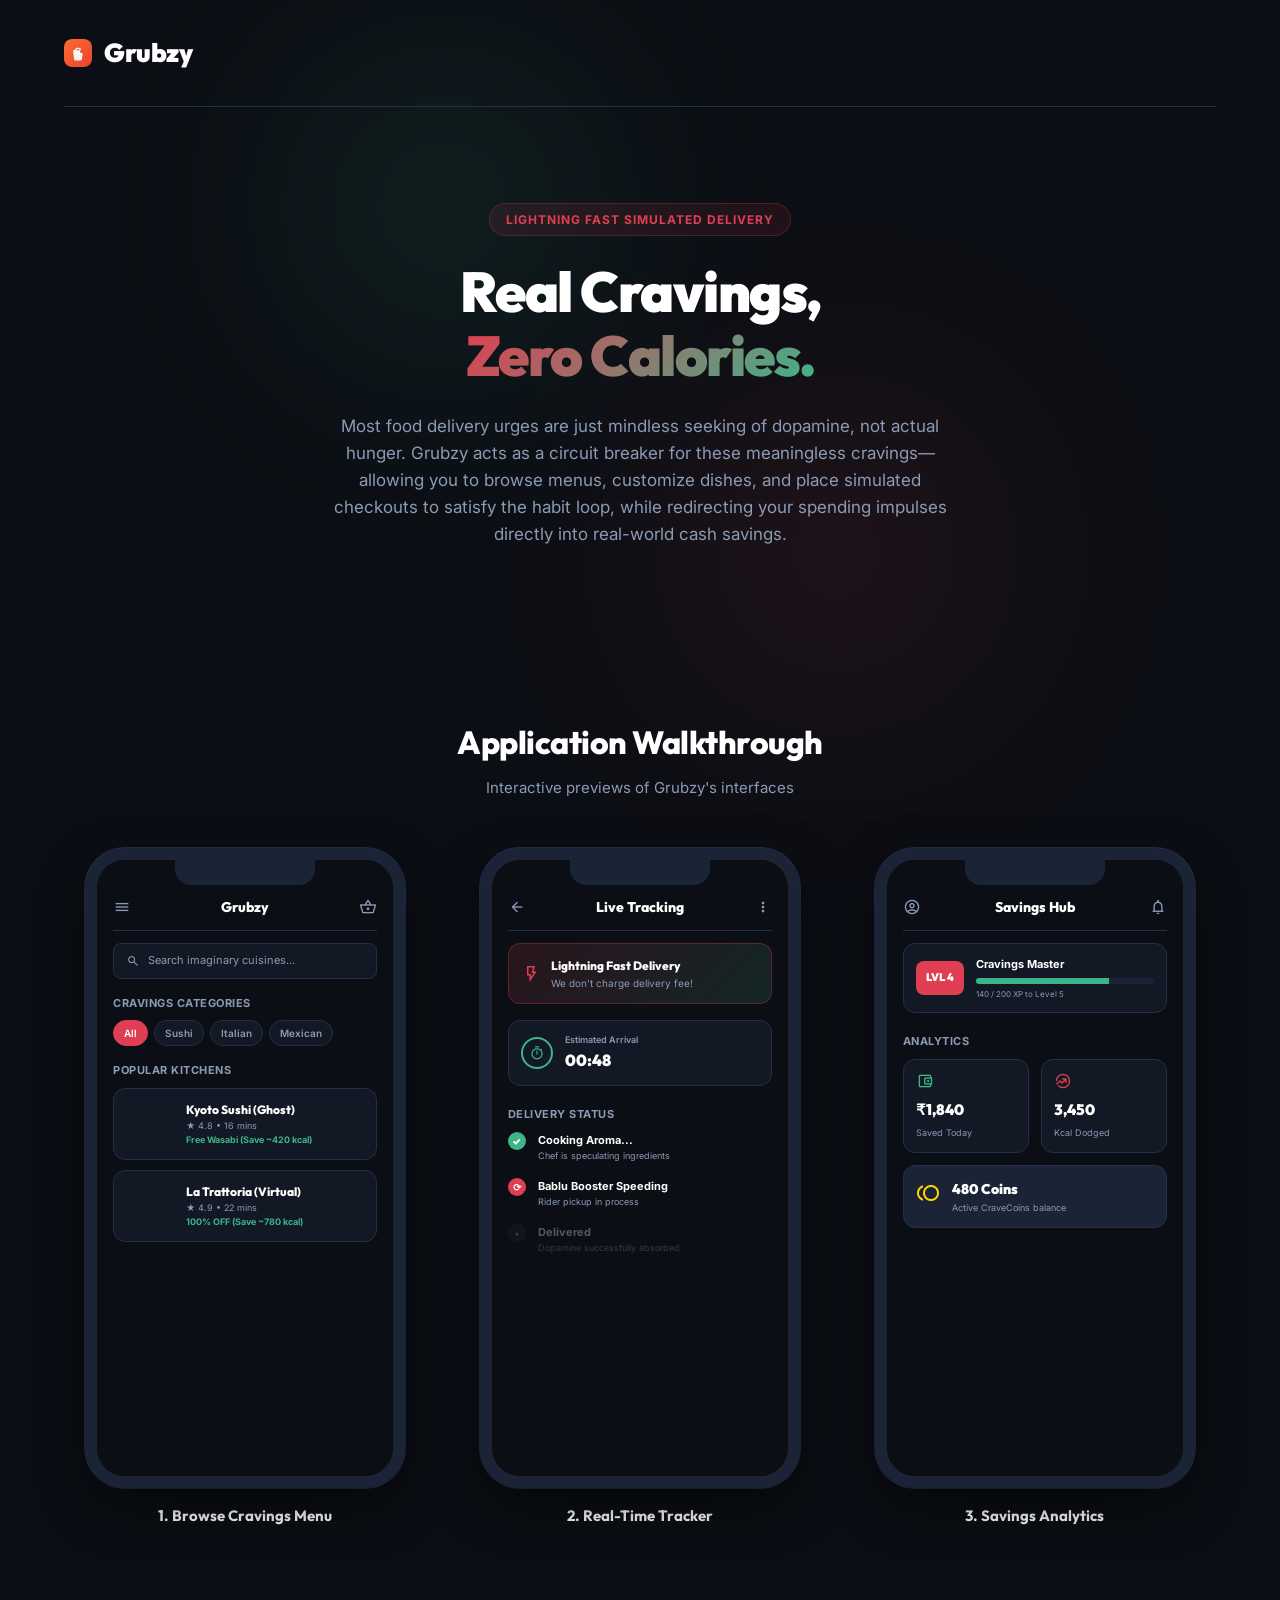
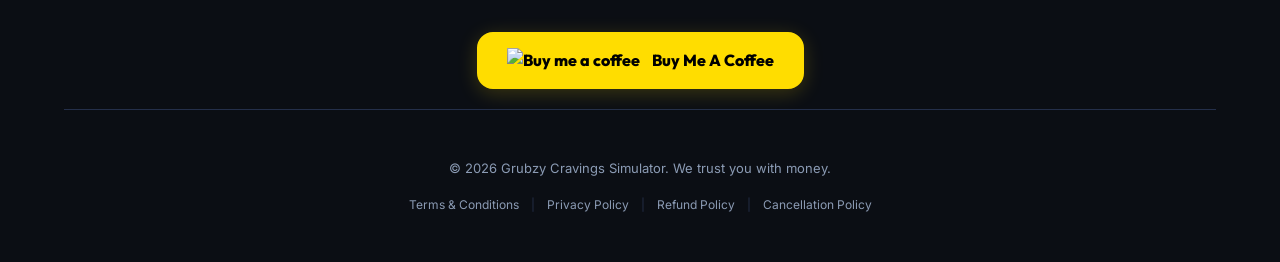
==== commit 57e437bc: "docs: disable GitHub link and explain meaningless cravings concept in index.html" ====
--- a/index.html
+++ b/index.html
@@ -61,12 +61,6 @@
         <img src="assets/grubzy_app_icon.svg" alt="Grubzy Logo" class="logo-icon-svg" style="width: 28px; height: 28px; border-radius: 8px;">
         <h1>Grubzy</h1>
       </div>
-      <div class="header-links">
-        <a href="https://github.com/mighty-uno/zepkit" target="_blank" class="github-btn">
-          <span class="material-symbols-outlined">code</span>
-          GitHub Repo
-        </a>
-      </div>
     </header>
 
     <!-- Hero Content -->
@@ -76,9 +70,9 @@
 
       <div class="hero-text-block">
         <span class="badge-promo">Lightning Fast Simulated Delivery</span>
-        <h2 class="hero-title">Virtual Cravings,<br><span class="gradient-text">Zero Real Calories.</span></h2>
+        <h2 class="hero-title">Real Cravings,<br><span class="gradient-text">Zero Calories.</span></h2>
         <p class="hero-subtitle">
-          Grubzy is a gamified cravings simulator. Satisfy your app-browsing urges by exploring menus, checking out mock orders, and tracking simulated deliveries in real-time while seeing your metrics grow.
+          Most food delivery urges are just mindless seeking of dopamine, not actual hunger. Grubzy acts as a circuit breaker for these meaningless cravings—allowing you to browse menus, customize dishes, and place simulated checkouts to satisfy the habit loop, while redirecting your spending impulses directly into real-world cash savings.
         </p>
       </div>
     </section>
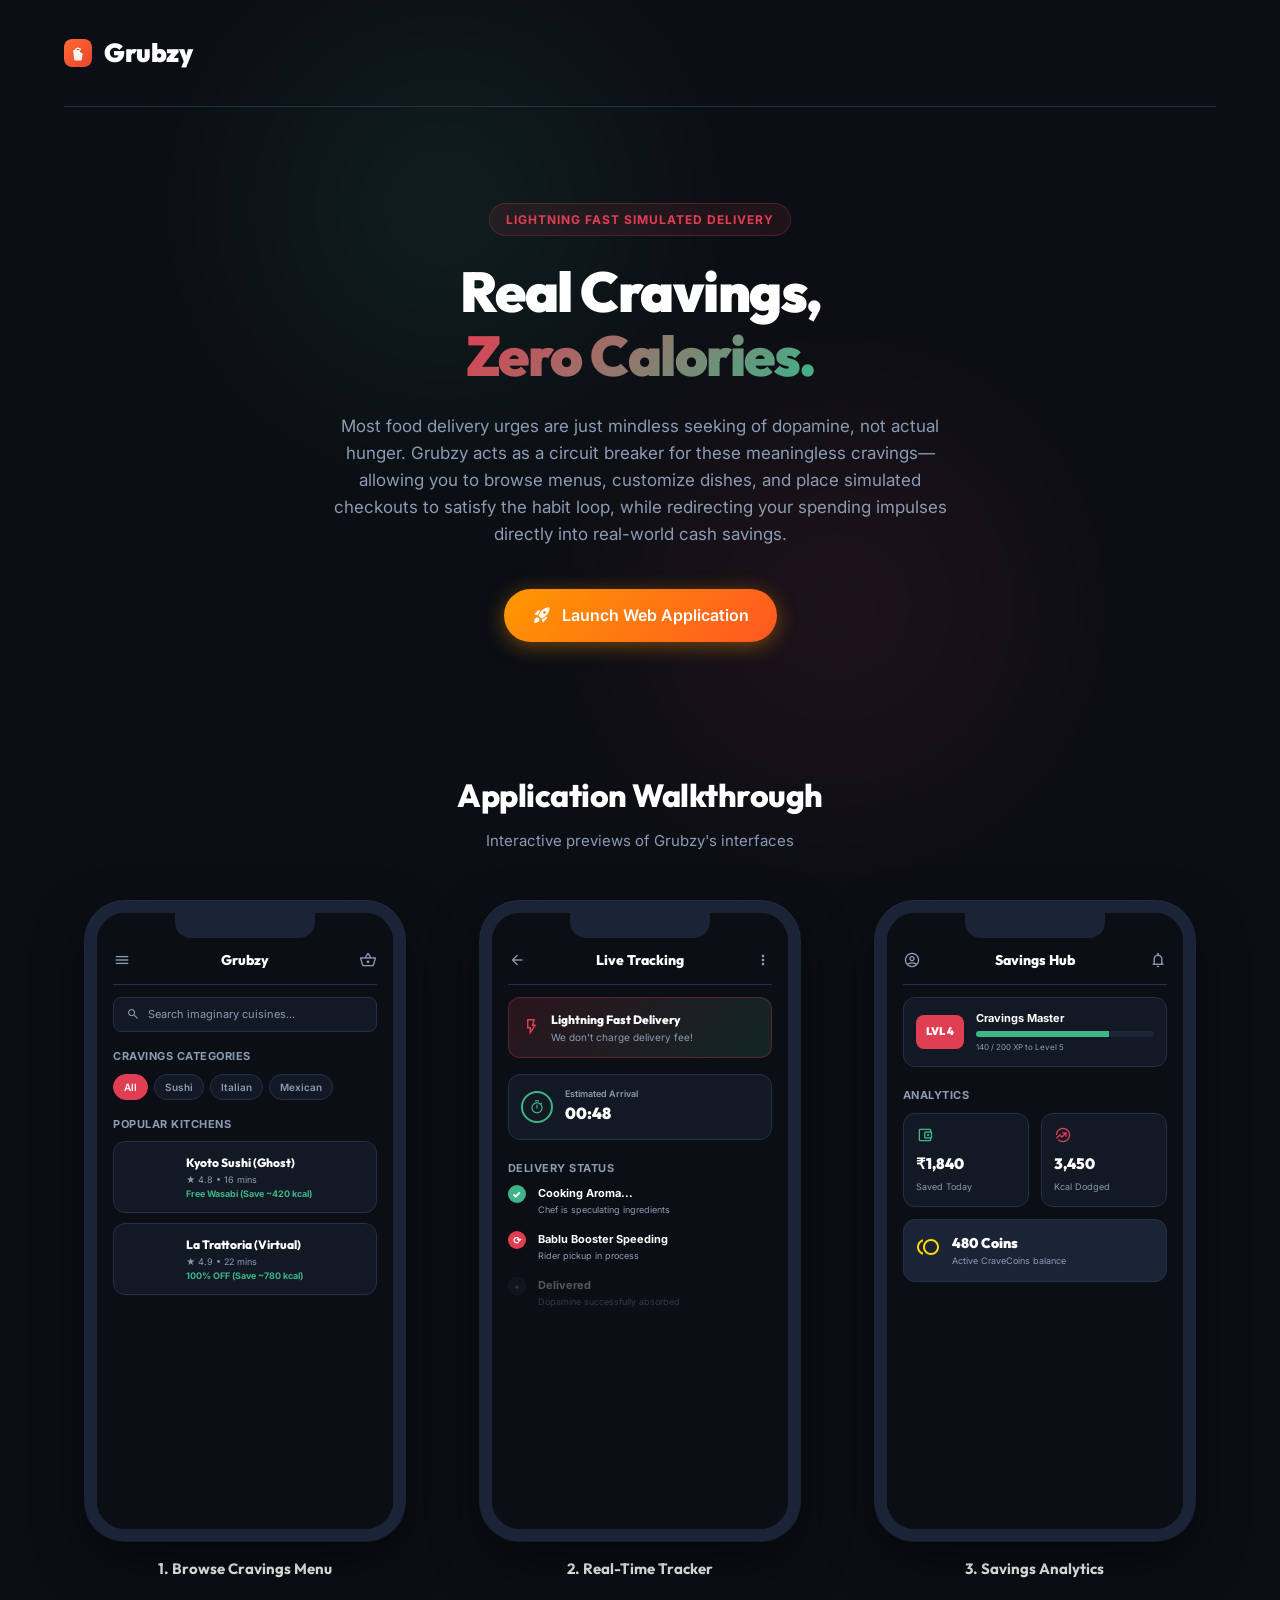
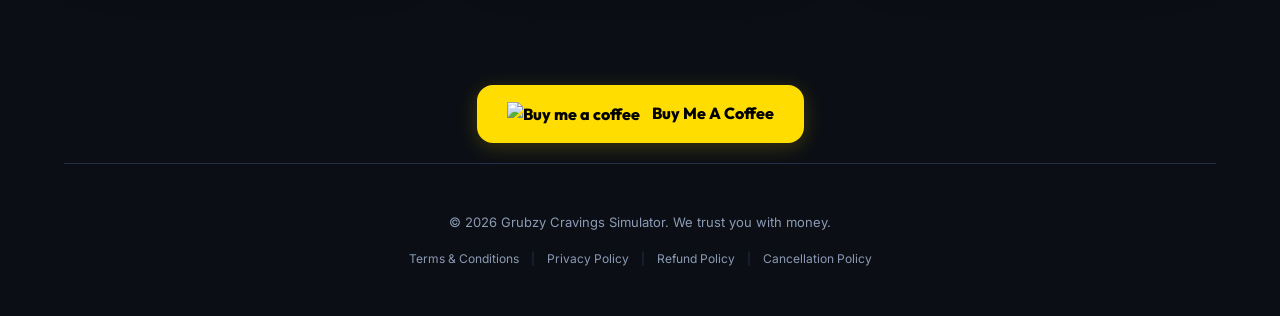
==== commit cf12be8b: "feat: compile and release web bundle in app/ subfolder and integrate Launch button on landing page" ====
--- a/index.html
+++ b/index.html
@@ -74,7 +74,13 @@
         <p class="hero-subtitle">
           Most food delivery urges are just mindless seeking of dopamine, not actual hunger. Grubzy acts as a circuit breaker for these meaningless cravings—allowing you to browse menus, customize dishes, and place simulated checkouts to satisfy the habit loop, while redirecting your spending impulses directly into real-world cash savings.
         </p>
-      </div>
+        <div class="hero-cta-group" style="margin-top: 32px;">
+          <a href="app/" class="cta-button primary-cta" style="background: linear-gradient(135deg, #FF9800 0%, #FF5722 100%); color: white; padding: 14px 28px; border-radius: 30px; font-weight: 600; text-decoration: none; display: inline-flex; align-items: center; gap: 10px; font-size: 16px; transition: transform 0.2s, box-shadow 0.2s; box-shadow: 0 4px 20px rgba(255, 152, 0, 0.4); border: none; cursor: pointer;">
+            <span class="material-symbols-outlined" style="font-size: 20px; font-variation-settings: 'FILL' 1;">rocket_launch</span> Launch Web Application
+          </a>
+        </div>
+      </div>
+
     </section>
 
     <!-- Interactive Phone Viewport Mockups -->
